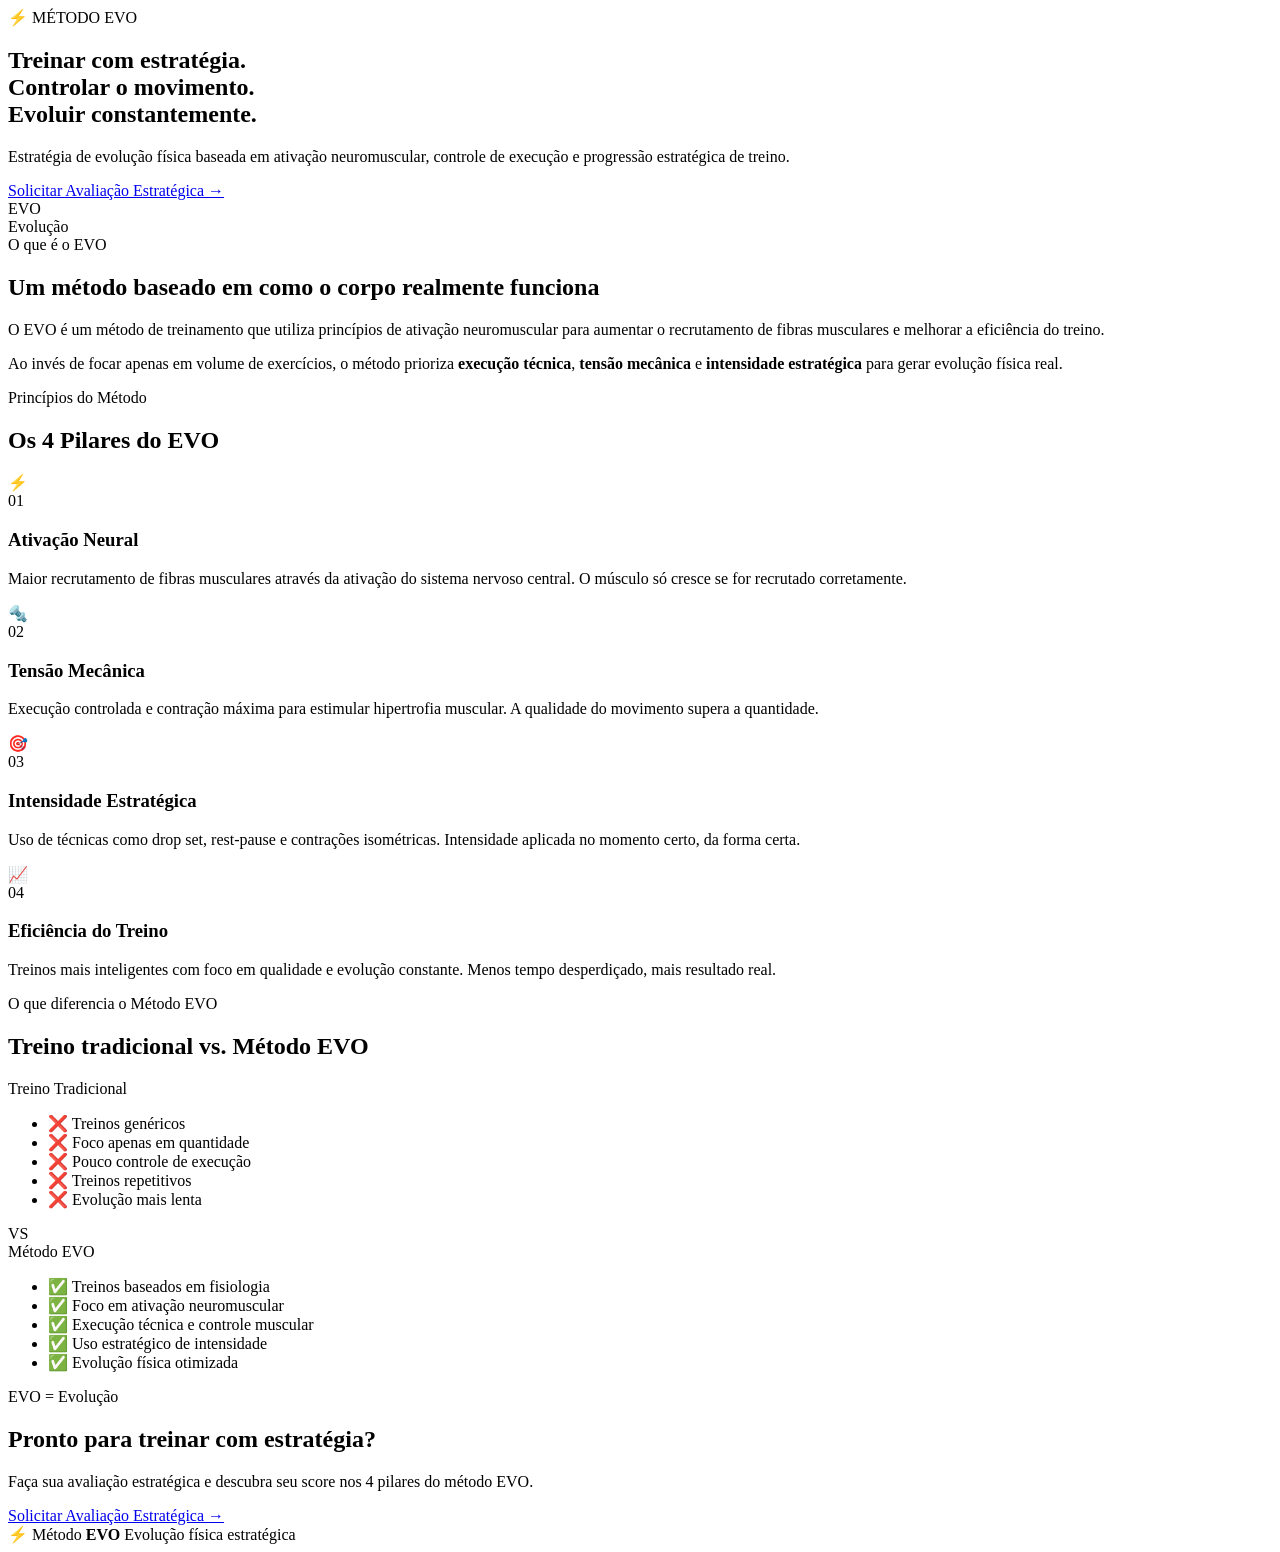
==== index.html @ 70f4477d "Rename Index.html to index.html" ====
<!DOCTYPE html>
<html lang="pt-BR">
<head>
  <meta charset="UTF-8" />
  <meta name="viewport" content="width=device-width, initial-scale=1.0" />
  <title>Método EVO — Evolução Física Estratégica</title>
  <link rel="stylesheet" href="css/landing.css" />
</head>
<body>

  <!-- HERO -->
  <section class="hero">
    <div class="hero-inner">
      <div class="hero-badge">⚡ MÉTODO EVO</div>
      <h1>Treinar com estratégia.<br>Controlar o movimento.<br><span>Evoluir constantemente.</span></h1>
      <p class="hero-sub">Estratégia de evolução física baseada em ativação neuromuscular, controle de execução e progressão estratégica de treino.</p>
      <a href="index.html" class="btn-hero">Solicitar Avaliação Estratégica →</a>
    </div>
    <div class="hero-visual">
      <div class="evo-sigla">EVO</div>
      <div class="evo-sub">Evolução</div>
    </div>
  </section>

  <!-- O QUE É O EVO -->
  <section class="secao" id="oque">
    <div class="container">
      <div class="secao-label">O que é o EVO</div>
      <h2>Um método baseado em como o corpo realmente funciona</h2>
      <p class="secao-texto">
        O EVO é um método de treinamento que utiliza princípios de ativação neuromuscular para aumentar o recrutamento de fibras musculares e melhorar a eficiência do treino.
      </p>
      <p class="secao-texto">
        Ao invés de focar apenas em volume de exercícios, o método prioriza <strong>execução técnica</strong>, <strong>tensão mecânica</strong> e <strong>intensidade estratégica</strong> para gerar evolução física real.
      </p>
    </div>
  </section>

  <!-- 4 PILARES -->
  <section class="secao secao-dark" id="pilares">
    <div class="container">
      <div class="secao-label">Princípios do Método</div>
      <h2>Os 4 Pilares do EVO</h2>
      <div class="pilares-grid">
        <div class="pilar" data-cor="#7c6af7">
          <div class="pilar-icone">⚡</div>
          <div class="pilar-num">01</div>
          <h3>Ativação Neural</h3>
          <p>Maior recrutamento de fibras musculares através da ativação do sistema nervoso central. O músculo só cresce se for recrutado corretamente.</p>
        </div>
        <div class="pilar" data-cor="#e74c3c">
          <div class="pilar-icone">🔩</div>
          <div class="pilar-num">02</div>
          <h3>Tensão Mecânica</h3>
          <p>Execução controlada e contração máxima para estimular hipertrofia muscular. A qualidade do movimento supera a quantidade.</p>
        </div>
        <div class="pilar" data-cor="#f39c12">
          <div class="pilar-icone">🎯</div>
          <div class="pilar-num">03</div>
          <h3>Intensidade Estratégica</h3>
          <p>Uso de técnicas como drop set, rest-pause e contrações isométricas. Intensidade aplicada no momento certo, da forma certa.</p>
        </div>
        <div class="pilar" data-cor="#27ae60">
          <div class="pilar-icone">📈</div>
          <div class="pilar-num">04</div>
          <h3>Eficiência do Treino</h3>
          <p>Treinos mais inteligentes com foco em qualidade e evolução constante. Menos tempo desperdiçado, mais resultado real.</p>
        </div>
      </div>
    </div>
  </section>

  <!-- COMPARATIVO -->
  <section class="secao" id="diferencial">
    <div class="container">
      <div class="secao-label">O que diferencia o Método EVO</div>
      <h2>Treino tradicional vs. Método EVO</h2>
      <div class="comparativo">
        <div class="comp-col comp-trad">
          <div class="comp-titulo">Treino Tradicional</div>
          <ul>
            <li>❌ Treinos genéricos</li>
            <li>❌ Foco apenas em quantidade</li>
            <li>❌ Pouco controle de execução</li>
            <li>❌ Treinos repetitivos</li>
            <li>❌ Evolução mais lenta</li>
          </ul>
        </div>
        <div class="comp-vs">VS</div>
        <div class="comp-col comp-evo">
          <div class="comp-titulo">Método EVO</div>
          <ul>
            <li>✅ Treinos baseados em fisiologia</li>
            <li>✅ Foco em ativação neuromuscular</li>
            <li>✅ Execução técnica e controle muscular</li>
            <li>✅ Uso estratégico de intensidade</li>
            <li>✅ Evolução física otimizada</li>
          </ul>
        </div>
      </div>
    </div>
  </section>

  <!-- CTA FINAL -->
  <section class="secao secao-cta">
    <div class="container container-center">
      <div class="cta-badge">EVO = Evolução</div>
      <h2>Pronto para treinar com estratégia?</h2>
      <p>Faça sua avaliação estratégica e descubra seu score nos 4 pilares do método EVO.</p>
      <a href="index.html" class="btn-hero">Solicitar Avaliação Estratégica →</a>
    </div>
  </section>

  <footer>
    <div class="container">
      <span class="logo-footer">⚡ Método <strong>EVO</strong></span>
      <span>Evolução física estratégica</span>
    </div>
  </footer>

</body>
</html>
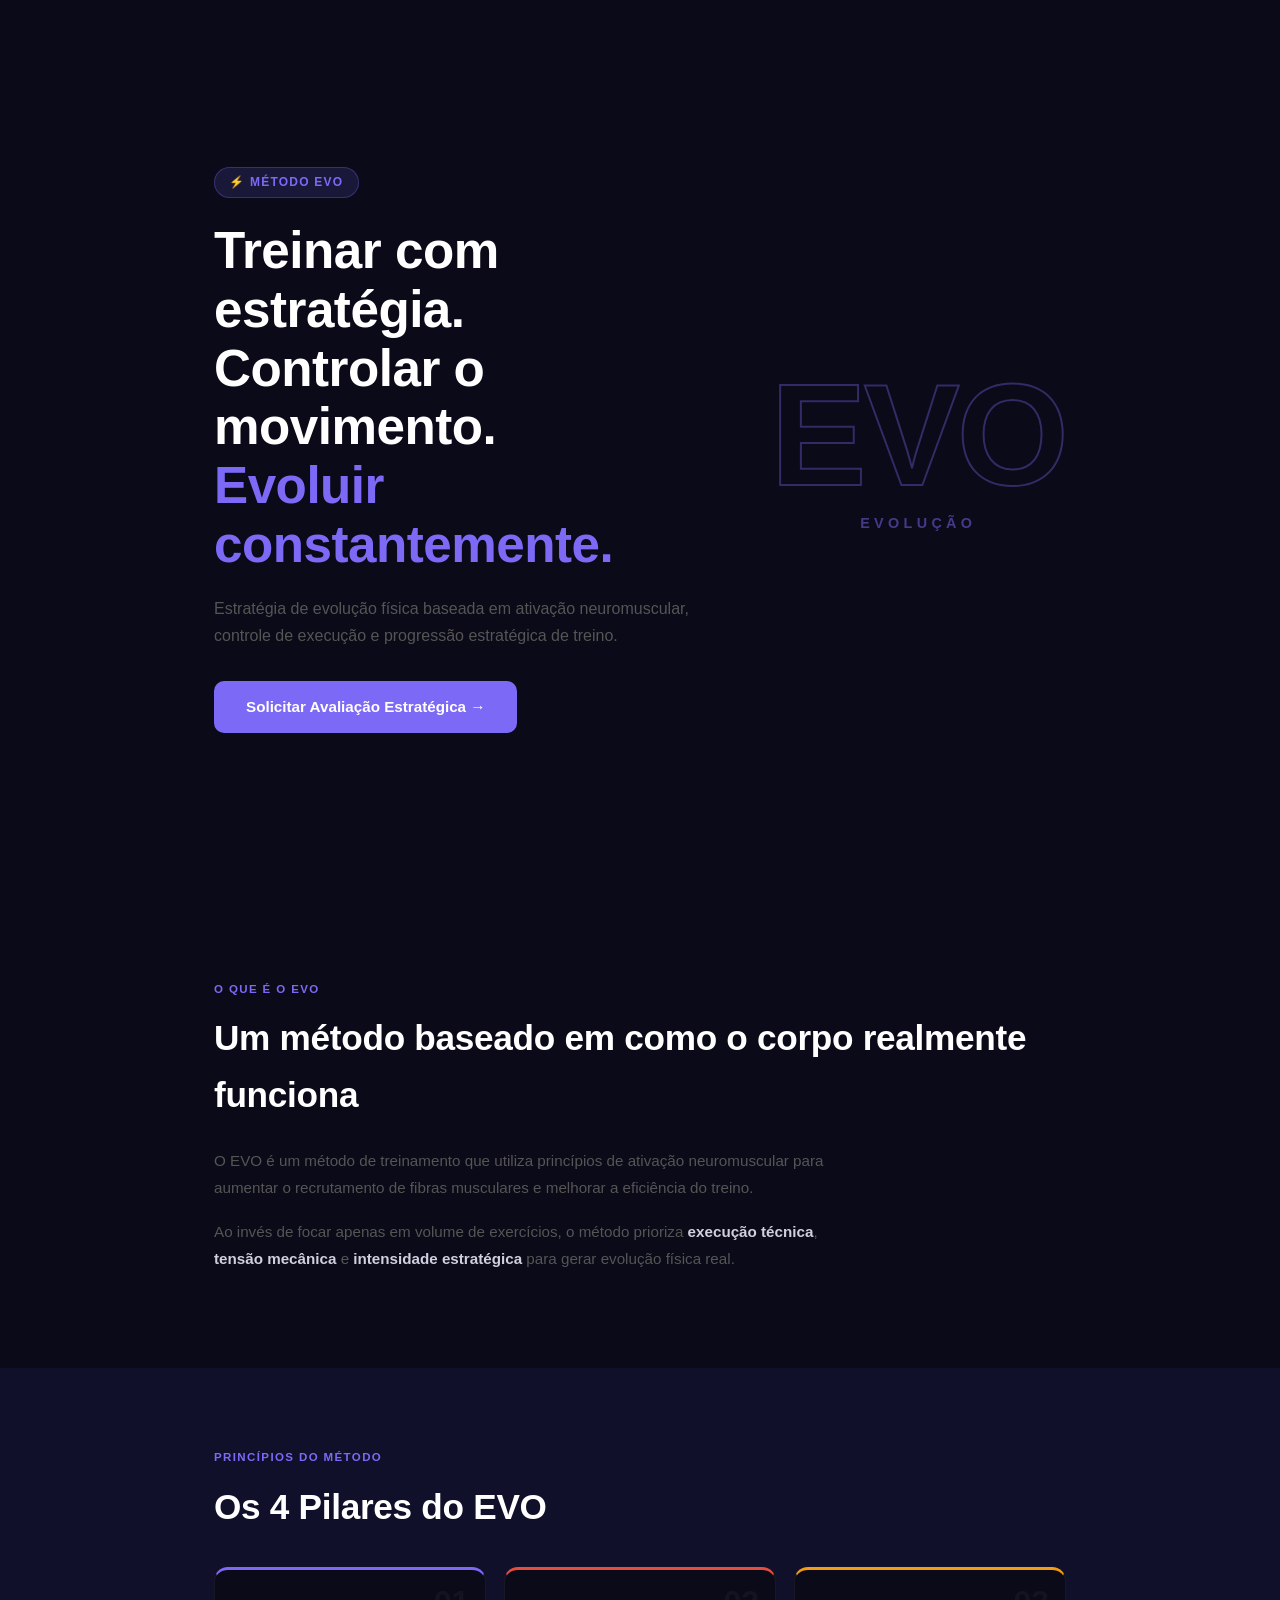
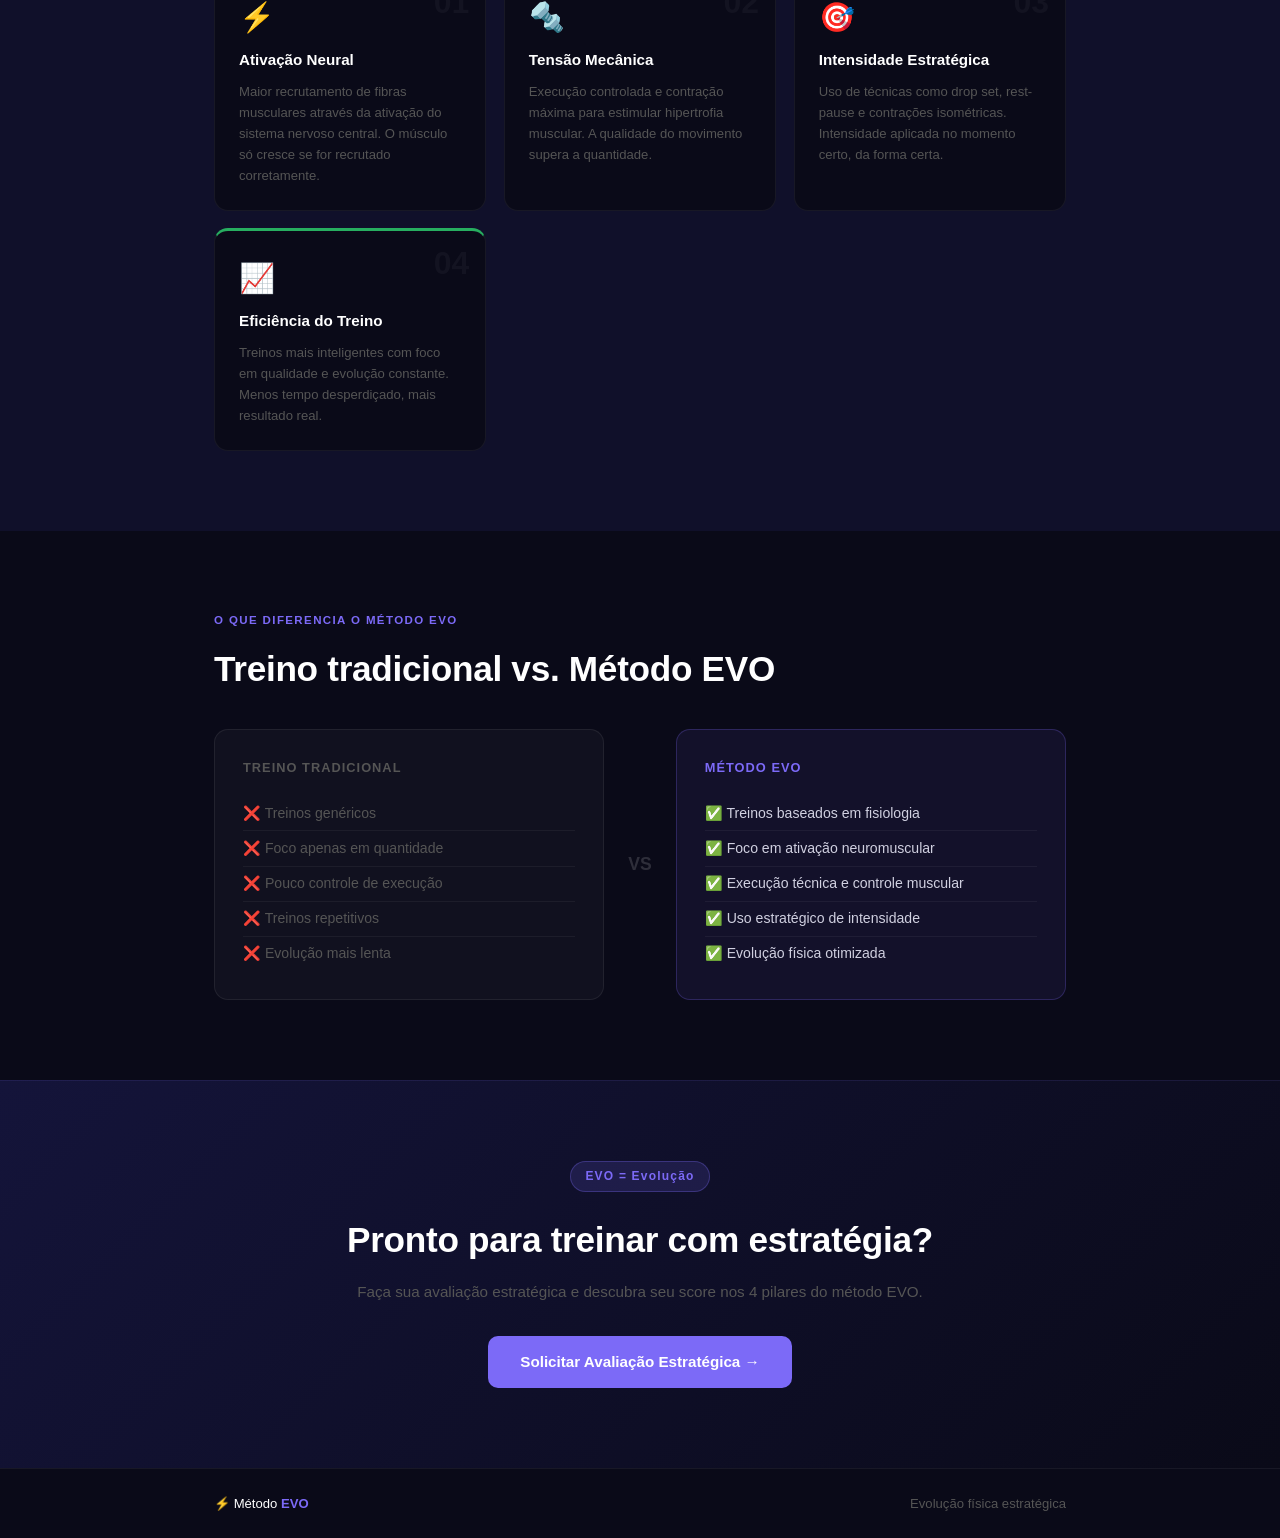
==== commit 5c675245: "Fix HTML encoding issues in index.html" ====
--- a/index.html
+++ b/index.html
@@ -4,7 +4,7 @@
   <meta charset="UTF-8" />
   <meta name="viewport" content="width=device-width, initial-scale=1.0" />
   <title>Método EVO — Evolução Física Estratégica</title>
-  <link rel="stylesheet" href="css/landing.css" />
+  <link rel="stylesheet" href="landing.css" />
 </head>
 <body>
 
--- a/landing.css
+++ b/landing.css
@@ -0,0 +1,271 @@
+*{box-sizing:border-box;margin:0;padding:0}
+
+:root{
+  --bg:#0a0a18;
+  --bg2:#10102a;
+  --bg3:#14143a;
+  --roxo:#7c6af7;
+  --vermelho:#e74c3c;
+  --amarelo:#f39c12;
+  --verde:#27ae60;
+  --texto:#d0d0e0;
+  --muted:#555;
+}
+
+body{font-family:'Segoe UI',sans-serif;background:var(--bg);color:var(--texto);line-height:1.6}
+
+.container{max-width:900px;margin:0 auto;padding:0 1.5rem}
+.container-center{text-align:center}
+
+/* ── HERO ── */
+.hero{
+  min-height:100vh;
+  display:flex;
+  align-items:center;
+  justify-content:space-between;
+  gap:3rem;
+  padding:4rem 1.5rem;
+  max-width:900px;
+  margin:0 auto;
+  flex-wrap:wrap;
+}
+
+.hero-inner{flex:1;min-width:280px}
+
+.hero-badge{
+  display:inline-block;
+  background:rgba(124,106,247,.15);
+  color:var(--roxo);
+  border:1px solid rgba(124,106,247,.3);
+  border-radius:20px;
+  padding:.3rem .9rem;
+  font-size:.75rem;
+  font-weight:700;
+  letter-spacing:.1em;
+  margin-bottom:1.5rem;
+}
+
+.hero h1{
+  font-size:clamp(2rem,5vw,3.2rem);
+  font-weight:800;
+  color:#fff;
+  line-height:1.15;
+  margin-bottom:1.25rem;
+  letter-spacing:-.5px;
+}
+.hero h1 span{color:var(--roxo)}
+
+.hero-sub{
+  font-size:1rem;
+  color:var(--muted);
+  max-width:480px;
+  margin-bottom:2rem;
+  line-height:1.7;
+}
+
+.btn-hero{
+  display:inline-block;
+  background:var(--roxo);
+  color:#fff;
+  padding:.85rem 2rem;
+  border-radius:10px;
+  font-weight:700;
+  font-size:.95rem;
+  text-decoration:none;
+  transition:background .2s,transform .15s;
+}
+.btn-hero:hover{background:#6355d4;transform:translateY(-2px)}
+
+/* VISUAL HERO */
+.hero-visual{
+  display:flex;
+  flex-direction:column;
+  align-items:center;
+  justify-content:center;
+  flex-shrink:0;
+}
+.evo-sigla{
+  font-size:clamp(5rem,12vw,9rem);
+  font-weight:900;
+  color:transparent;
+  -webkit-text-stroke:2px var(--roxo);
+  letter-spacing:-.02em;
+  line-height:1;
+  opacity:.35;
+}
+.evo-sub{
+  font-size:.9rem;
+  font-weight:700;
+  letter-spacing:.3em;
+  text-transform:uppercase;
+  color:var(--roxo);
+  opacity:.5;
+  margin-top:.25rem;
+}
+
+/* ── SEÇÕES ── */
+.secao{padding:5rem 0}
+.secao-dark{background:var(--bg2)}
+.secao-cta{
+  background:linear-gradient(135deg,var(--bg3),var(--bg));
+  border-top:1px solid rgba(124,106,247,.15);
+  padding:5rem 0;
+}
+
+.secao-label{
+  font-size:.72rem;
+  font-weight:700;
+  text-transform:uppercase;
+  letter-spacing:.12em;
+  color:var(--roxo);
+  margin-bottom:.75rem;
+}
+
+.secao h2{
+  font-size:clamp(1.5rem,3vw,2.2rem);
+  font-weight:800;
+  color:#fff;
+  margin-bottom:1.5rem;
+  letter-spacing:-.3px;
+}
+
+.secao-texto{
+  font-size:.95rem;
+  color:var(--muted);
+  max-width:640px;
+  margin-bottom:1rem;
+  line-height:1.8;
+}
+.secao-texto strong{color:var(--texto)}
+
+/* ── PILARES ── */
+.pilares-grid{
+  display:grid;
+  grid-template-columns:repeat(auto-fill,minmax(200px,1fr));
+  gap:1.1rem;
+  margin-top:2rem;
+}
+
+.pilar{
+  background:var(--bg);
+  border:1px solid rgba(255,255,255,.06);
+  border-radius:14px;
+  padding:1.5rem;
+  position:relative;
+  overflow:hidden;
+  transition:transform .2s,border-color .2s;
+}
+.pilar:hover{transform:translateY(-4px)}
+.pilar[data-cor="#7c6af7"]{border-top:3px solid #7c6af7}
+.pilar[data-cor="#e74c3c"]{border-top:3px solid #e74c3c}
+.pilar[data-cor="#f39c12"]{border-top:3px solid #f39c12}
+.pilar[data-cor="#27ae60"]{border-top:3px solid #27ae60}
+
+.pilar-icone{font-size:1.8rem;margin-bottom:.5rem}
+.pilar-num{
+  position:absolute;
+  top:1rem;right:1rem;
+  font-size:2rem;
+  font-weight:900;
+  color:rgba(255,255,255,.04);
+  line-height:1;
+}
+.pilar h3{font-size:.95rem;font-weight:700;color:#fff;margin-bottom:.5rem}
+.pilar p{font-size:.82rem;color:var(--muted);line-height:1.6}
+
+/* ── COMPARATIVO ── */
+.comparativo{
+  display:flex;
+  gap:1rem;
+  align-items:stretch;
+  margin-top:2rem;
+  flex-wrap:wrap;
+}
+
+.comp-col{
+  flex:1;
+  min-width:220px;
+  border-radius:14px;
+  padding:1.75rem;
+}
+.comp-trad{
+  background:rgba(255,255,255,.03);
+  border:1px solid rgba(255,255,255,.07);
+}
+.comp-evo{
+  background:rgba(124,106,247,.08);
+  border:1px solid rgba(124,106,247,.25);
+}
+
+.comp-titulo{
+  font-size:.8rem;
+  font-weight:700;
+  text-transform:uppercase;
+  letter-spacing:.08em;
+  margin-bottom:1.1rem;
+}
+.comp-trad .comp-titulo{color:var(--muted)}
+.comp-evo  .comp-titulo{color:var(--roxo)}
+
+.comp-col ul{list-style:none;padding:0}
+.comp-col li{
+  font-size:.88rem;
+  padding:.45rem 0;
+  border-bottom:1px solid rgba(255,255,255,.05);
+  line-height:1.4;
+}
+.comp-col li:last-child{border:none}
+.comp-trad li{color:var(--muted)}
+.comp-evo  li{color:var(--texto)}
+
+.comp-vs{
+  display:flex;
+  align-items:center;
+  justify-content:center;
+  font-size:1.1rem;
+  font-weight:900;
+  color:rgba(255,255,255,.15);
+  padding:0 .5rem;
+  flex-shrink:0;
+}
+
+/* ── CTA ── */
+.cta-badge{
+  display:inline-block;
+  background:rgba(124,106,247,.15);
+  color:var(--roxo);
+  border:1px solid rgba(124,106,247,.3);
+  border-radius:20px;
+  padding:.3rem .9rem;
+  font-size:.75rem;
+  font-weight:700;
+  letter-spacing:.1em;
+  margin-bottom:1.25rem;
+}
+.secao-cta h2{margin-bottom:.75rem}
+.secao-cta p{color:var(--muted);margin-bottom:2rem;font-size:.95rem}
+
+/* ── FOOTER ── */
+footer{
+  border-top:1px solid rgba(255,255,255,.06);
+  padding:1.5rem;
+}
+footer .container{
+  display:flex;
+  justify-content:space-between;
+  align-items:center;
+  flex-wrap:wrap;
+  gap:.5rem;
+  font-size:.82rem;
+  color:var(--muted);
+}
+.logo-footer{color:#fff}
+.logo-footer strong{color:var(--roxo)}
+
+/* ── RESPONSIVO ── */
+@media(max-width:640px){
+  .hero{flex-direction:column;min-height:auto;padding:3rem 1.5rem}
+  .hero-visual{display:none}
+  .comparativo{flex-direction:column}
+  .comp-vs{padding:.5rem 0}
+}
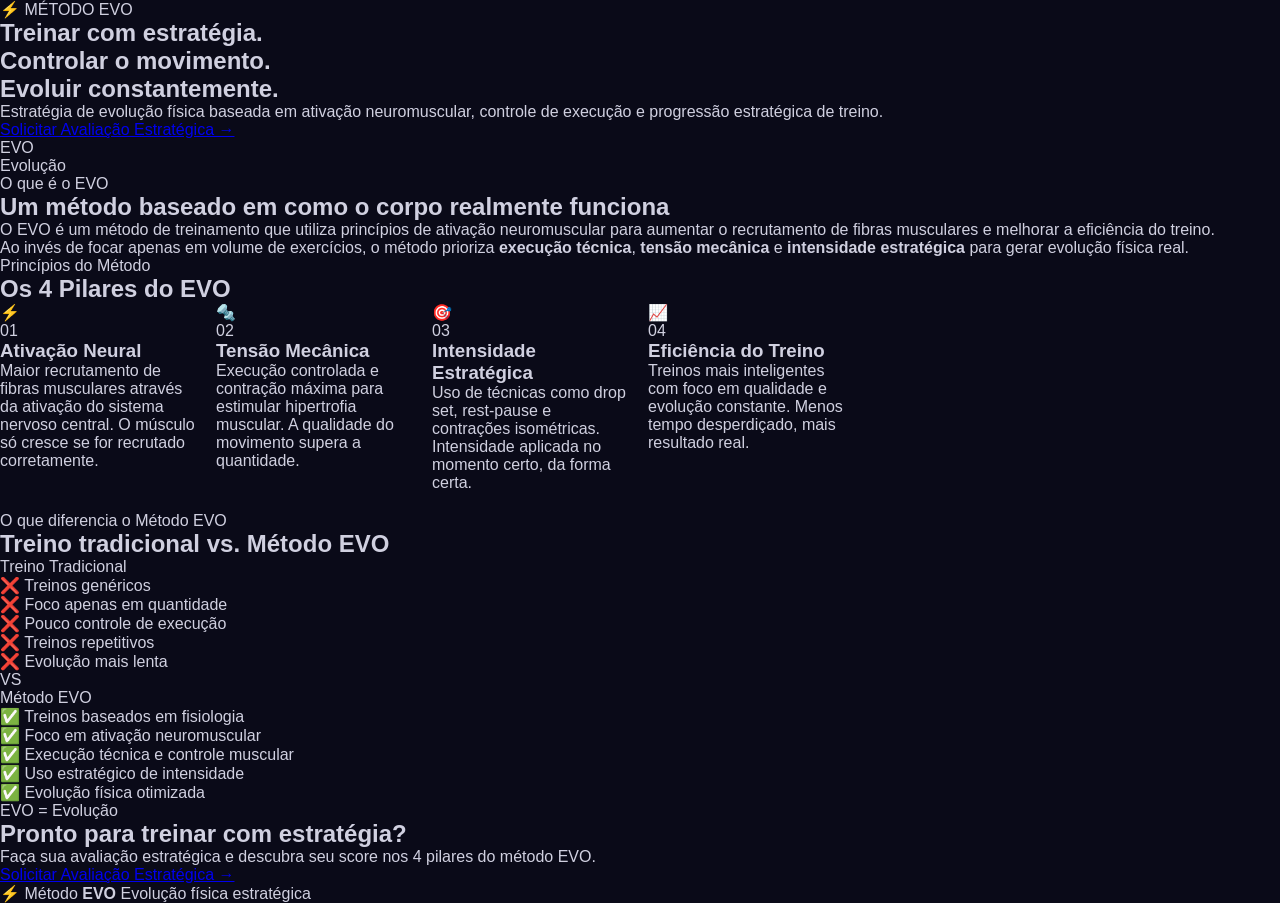
==== commit 5c80b42a: "Update index.html" ====
--- a/index.html
+++ b/index.html
@@ -4,7 +4,7 @@
   <meta charset="UTF-8" />
   <meta name="viewport" content="width=device-width, initial-scale=1.0" />
   <title>Método EVO — Evolução Física Estratégica</title>
-  <link rel="stylesheet" href="landing.css" />
+  <link rel="stylesheet" href="style.css" />
 </head>
 <body>
 
--- a/style.css
+++ b/style.css
@@ -0,0 +1,159 @@
+*{box-sizing:border-box;margin:0;padding:0}
+
+body{font-family:'Segoe UI',sans-serif;background:#0a0a18;color:#d0d0e0;min-height:100vh}
+
+/* HEADER */
+header{background:linear-gradient(135deg,#0a0a18,#14143a);border-bottom:1px solid rgba(124,106,247,.15);padding:2rem 1rem;text-align:center}
+.header-inner{max-width:860px;margin:0 auto}
+.logo{font-size:1.9rem;font-weight:800;color:#fff;letter-spacing:-.5px;text-decoration:none}
+.logo span{color:#7c6af7}
+header p{color:rgba(255,255,255,.45);font-size:.88rem;margin-top:.35rem}
+
+main{max-width:860px;margin:2rem auto;padding:0 1rem}
+
+/* STEPS */
+.steps{display:flex;align-items:center;margin-bottom:2rem}
+.step{display:flex;align-items:center;gap:.45rem;padding:.45rem 1rem;border-radius:20px;font-size:.8rem;font-weight:700;background:#13132e;color:#444;cursor:default;transition:all .2s;white-space:nowrap}
+.step span{width:20px;height:20px;border-radius:50%;background:rgba(255,255,255,.08);display:flex;align-items:center;justify-content:center;font-size:.7rem}
+.step.ativa{background:#7c6af7;color:#fff;cursor:pointer}
+.step.concluida{background:#27ae60;color:#fff;cursor:pointer}
+.step-line{flex:1;height:2px;background:#13132e;min-width:16px}
+.oculto{display:none!important}
+
+/* CARDS */
+.card{background:#10102a;border:1px solid rgba(124,106,247,.14);border-radius:14px;padding:1.5rem;margin-bottom:1.25rem}
+.card h2{font-size:1rem;font-weight:700;color:#fff;margin-bottom:.35rem}
+.desc{font-size:.82rem;color:#555;margin-bottom:1.1rem;line-height:1.5}
+
+/* PILAR HEADER */
+.pilar-header{border-left:3px solid var(--cor,#7c6af7)}
+.pilar-tag{font-size:.72rem;font-weight:700;text-transform:uppercase;letter-spacing:.08em;color:#7c6af7;margin-bottom:.5rem}
+.card[data-pilar="ativacao"]  .pilar-tag{color:#7c6af7}
+.card[data-pilar="tensao"]    .pilar-tag{color:#e74c3c}
+.card[data-pilar="intensidade"].pilar-tag{color:#f39c12}
+.card[data-pilar="eficiencia"] .pilar-tag{color:#27ae60}
+.card[data-pilar="ativacao"]  {border-left-color:#7c6af7}
+.card[data-pilar="tensao"]    {border-left-color:#e74c3c}
+.card[data-pilar="intensidade"]{border-left-color:#f39c12}
+.card[data-pilar="eficiencia"] {border-left-color:#27ae60}
+
+/* FORM */
+.grid{display:grid;grid-template-columns:repeat(auto-fill,minmax(185px,1fr));gap:.9rem;margin-top:.9rem}
+.campo-full{grid-column:1/-1}
+.campo label{display:block;font-size:.72rem;font-weight:700;text-transform:uppercase;letter-spacing:.05em;color:#555;margin-bottom:.3rem}
+.campo input,.campo select{width:100%;padding:.58rem .75rem;background:#0a0a18;border:1.5px solid #1e1e40;border-radius:8px;color:#d0d0e0;font-size:.88rem;font-family:inherit;transition:border-color .2s}
+.campo input:focus,.campo select:focus{outline:none;border-color:#7c6af7}
+.campo select option{background:#10102a}
+
+/* AÇÕES */
+.acoes{display:flex;gap:.7rem;margin:1.25rem 0;flex-wrap:wrap;align-items:center}
+.acoes-fim{justify-content:flex-end}
+button{cursor:pointer;border:none;border-radius:8px;font-weight:700;font-size:.88rem;padding:.65rem 1.4rem;transition:all .2s;font-family:inherit}
+.btn-primary{background:#7c6af7;color:#fff}
+.btn-primary:hover{background:#6355d4}
+.btn-sec{background:#13132e;color:#888;border:1px solid #1e1e40}
+.btn-sec:hover{background:#1e1e40}
+.btn-print{background:#8e44ad;color:#fff}
+.btn-print:hover{background:#6c3483}
+.btn-verde{background:#27ae60;color:#fff}
+.btn-verde:hover{background:#1e8449}
+
+/* RESULTADO */
+.res-header{background:linear-gradient(135deg,#14143a,#0a0a28);border:1px solid rgba(124,106,247,.25);border-radius:14px;padding:1.5rem;margin-bottom:1.25rem;display:flex;gap:1.25rem;align-items:flex-start;flex-wrap:wrap}
+.res-logo{font-size:1.25rem;font-weight:800;color:#fff;white-space:nowrap}
+.res-logo span{color:#7c6af7}
+.res-nome{font-size:1.35rem;font-weight:700;color:#fff;margin-bottom:.25rem}
+.res-meta{font-size:.82rem;color:#666;margin-bottom:.55rem}
+.res-tags{display:flex;gap:.4rem;flex-wrap:wrap}
+.tag{padding:.18rem .65rem;border-radius:20px;font-size:.72rem;font-weight:700}
+.tag-nivel{background:rgba(124,106,247,.18);color:#7c6af7}
+.tag-obj{background:rgba(39,174,96,.18);color:#27ae60}
+.tag-freq{background:rgba(52,152,219,.18);color:#3498db}
+
+/* SCORE GERAL */
+.score-geral{background:#10102a;border:1px solid rgba(124,106,247,.2);border-radius:12px;padding:1.1rem 1.4rem;margin-bottom:1.25rem;display:flex;align-items:center;gap:1.25rem;flex-wrap:wrap}
+.sg-esq{min-width:120px}
+.sg-label{font-size:.72rem;color:#555;text-transform:uppercase;letter-spacing:.07em;margin-bottom:.2rem}
+.sg-valor{font-size:1.25rem;font-weight:800}
+.sg-barra-wrap{flex:1;min-width:100px;background:#1a1a38;border-radius:4px;height:8px;overflow:hidden}
+.sg-barra-fill{height:100%;border-radius:4px;transition:width .8s ease}
+.sg-num{font-size:1.4rem;font-weight:800;white-space:nowrap}
+.sg-num span{font-size:.8rem;color:#444;font-weight:400}
+
+/* PILARES RESULTADO */
+.pilares-grid{display:grid;grid-template-columns:repeat(auto-fill,minmax(200px,1fr));gap:1rem;margin-bottom:1.25rem}
+.pilar-card{background:#10102a;border:1px solid rgba(255,255,255,.06);border-radius:12px;padding:1.1rem;border-top:3px solid var(--cor,#7c6af7)}
+.pc-top{display:flex;align-items:flex-start;gap:.6rem;margin-bottom:.55rem}
+.pc-icone{font-size:1.3rem;flex-shrink:0;margin-top:1px}
+.pc-info{flex:1}
+.pc-titulo{font-size:.85rem;font-weight:700;color:#fff;line-height:1.2}
+.pc-fonte{font-size:.7rem;color:#444;margin-top:.15rem}
+.pc-score{font-size:.75rem;font-weight:700;white-space:nowrap;margin-top:2px}
+.pc-barra{background:#1a1a38;border-radius:3px;height:4px;margin-bottom:.65rem;overflow:hidden}
+.pc-fill{height:100%;border-radius:3px;transition:width .6s ease}
+.pc-desc{font-size:.78rem;color:#555;line-height:1.5;margin-bottom:.55rem}
+.pc-rec{font-size:.76rem;color:#777;line-height:1.5;border-top:1px solid #1a1a38;padding-top:.5rem}
+
+/* SEÇÕES */
+.res-secao{background:#10102a;border:1px solid rgba(124,106,247,.1);border-radius:12px;padding:1.25rem;margin-bottom:1.1rem}
+.res-secao h3{font-size:.9rem;font-weight:700;color:#fff;margin-bottom:.9rem}
+
+/* TESTES */
+.testes-grid{display:grid;grid-template-columns:repeat(auto-fill,minmax(160px,1fr));gap:.8rem}
+.teste-item{background:#0a0a18;border-radius:8px;padding:.85rem}
+.ti-nome{font-size:.72rem;color:#555;text-transform:uppercase;letter-spacing:.05em;margin-bottom:.25rem}
+.ti-val{font-size:1rem;font-weight:700;color:#fff;margin-bottom:.45rem}
+.ti-val span{font-size:.72rem;color:#555;font-weight:400}
+.ti-barra{background:#1a1a38;border-radius:3px;height:5px;margin-bottom:.35rem;overflow:hidden}
+.ti-fill{height:100%;border-radius:3px}
+.ti-class{font-size:.75rem;font-weight:700}
+
+/* COMPOSIÇÃO */
+.comp-grid{display:grid;grid-template-columns:repeat(auto-fill,minmax(120px,1fr));gap:.7rem}
+.comp-item{background:#0a0a18;border-radius:8px;padding:.8rem;text-align:center}
+.ci-label{font-size:.68rem;color:#555;text-transform:uppercase;letter-spacing:.05em;margin-bottom:.25rem}
+.ci-val{font-size:1.05rem;font-weight:700;color:#fff}
+.ci-status{font-size:.72rem;font-weight:700;margin-top:.2rem}
+
+/* PROJEÇÃO */
+.proj-secao{border-color:rgba(124,106,247,.25)}
+.proj-aviso{font-size:.76rem;color:#444;font-style:italic;margin-bottom:.9rem}
+.proj-grid{display:grid;grid-template-columns:repeat(auto-fill,minmax(170px,1fr));gap:.8rem}
+.proj-card{background:#0a0a18;border-radius:8px;padding:.9rem}
+.pj-titulo{font-size:.8rem;font-weight:700;color:#fff;margin-bottom:.65rem}
+.pj-linha{display:flex;justify-content:space-between;align-items:center;padding:.28rem 0;border-bottom:1px solid #1a1a38;font-size:.82rem}
+.pj-linha:last-child{border:none}
+.pj-linha span:first-child{color:#444}
+.pj-linha span:last-child{font-weight:600;color:#888}
+.pj-dest span:last-child{font-weight:800!important}
+
+/* TÉCNICAS */
+.tec-grid{display:grid;grid-template-columns:repeat(auto-fill,minmax(195px,1fr));gap:.75rem}
+.tec-card{background:#0a0a18;border-left:3px solid #7c6af7;border-radius:0 8px 8px 0;padding:.85rem 1rem}
+.tec-pilar{font-size:.68rem;font-weight:700;text-transform:uppercase;letter-spacing:.06em;margin-bottom:.3rem}
+.tec-nome{font-size:.85rem;font-weight:700;color:#fff;margin-bottom:.3rem}
+.tec-desc{font-size:.77rem;color:#555;line-height:1.5}
+
+/* ATENÇÃO */
+.at-secao{border-color:rgba(243,156,18,.25);background:rgba(243,156,18,.04)}
+.at-lista{padding-left:1.2rem}
+.at-lista li{font-size:.82rem;color:#f39c12;margin-bottom:.35rem;line-height:1.5}
+
+/* RESPONSIVO */
+@media(max-width:580px){
+  .steps{gap:.2rem}
+  .step{padding:.4rem .65rem;font-size:.72rem}
+  .res-header{flex-direction:column}
+  .score-geral{flex-wrap:wrap}
+}
+
+/* IMPRESSÃO */
+@media print{
+  body{background:#fff;color:#111}
+  header,.steps,.acoes{display:none!important}
+  #etapa-1,#etapa-2{display:none!important}
+  #etapa-3{display:block!important}
+  .card,.res-secao,.res-header,.pilar-card,.teste-item,.comp-item,.proj-card,.tec-card{background:#fff!important;border-color:#ddd!important;break-inside:avoid}
+  .logo span,.res-logo span{color:#5b4fd4}
+  .sg-barra-wrap,.pc-barra,.ti-barra{background:#eee!important}
+}
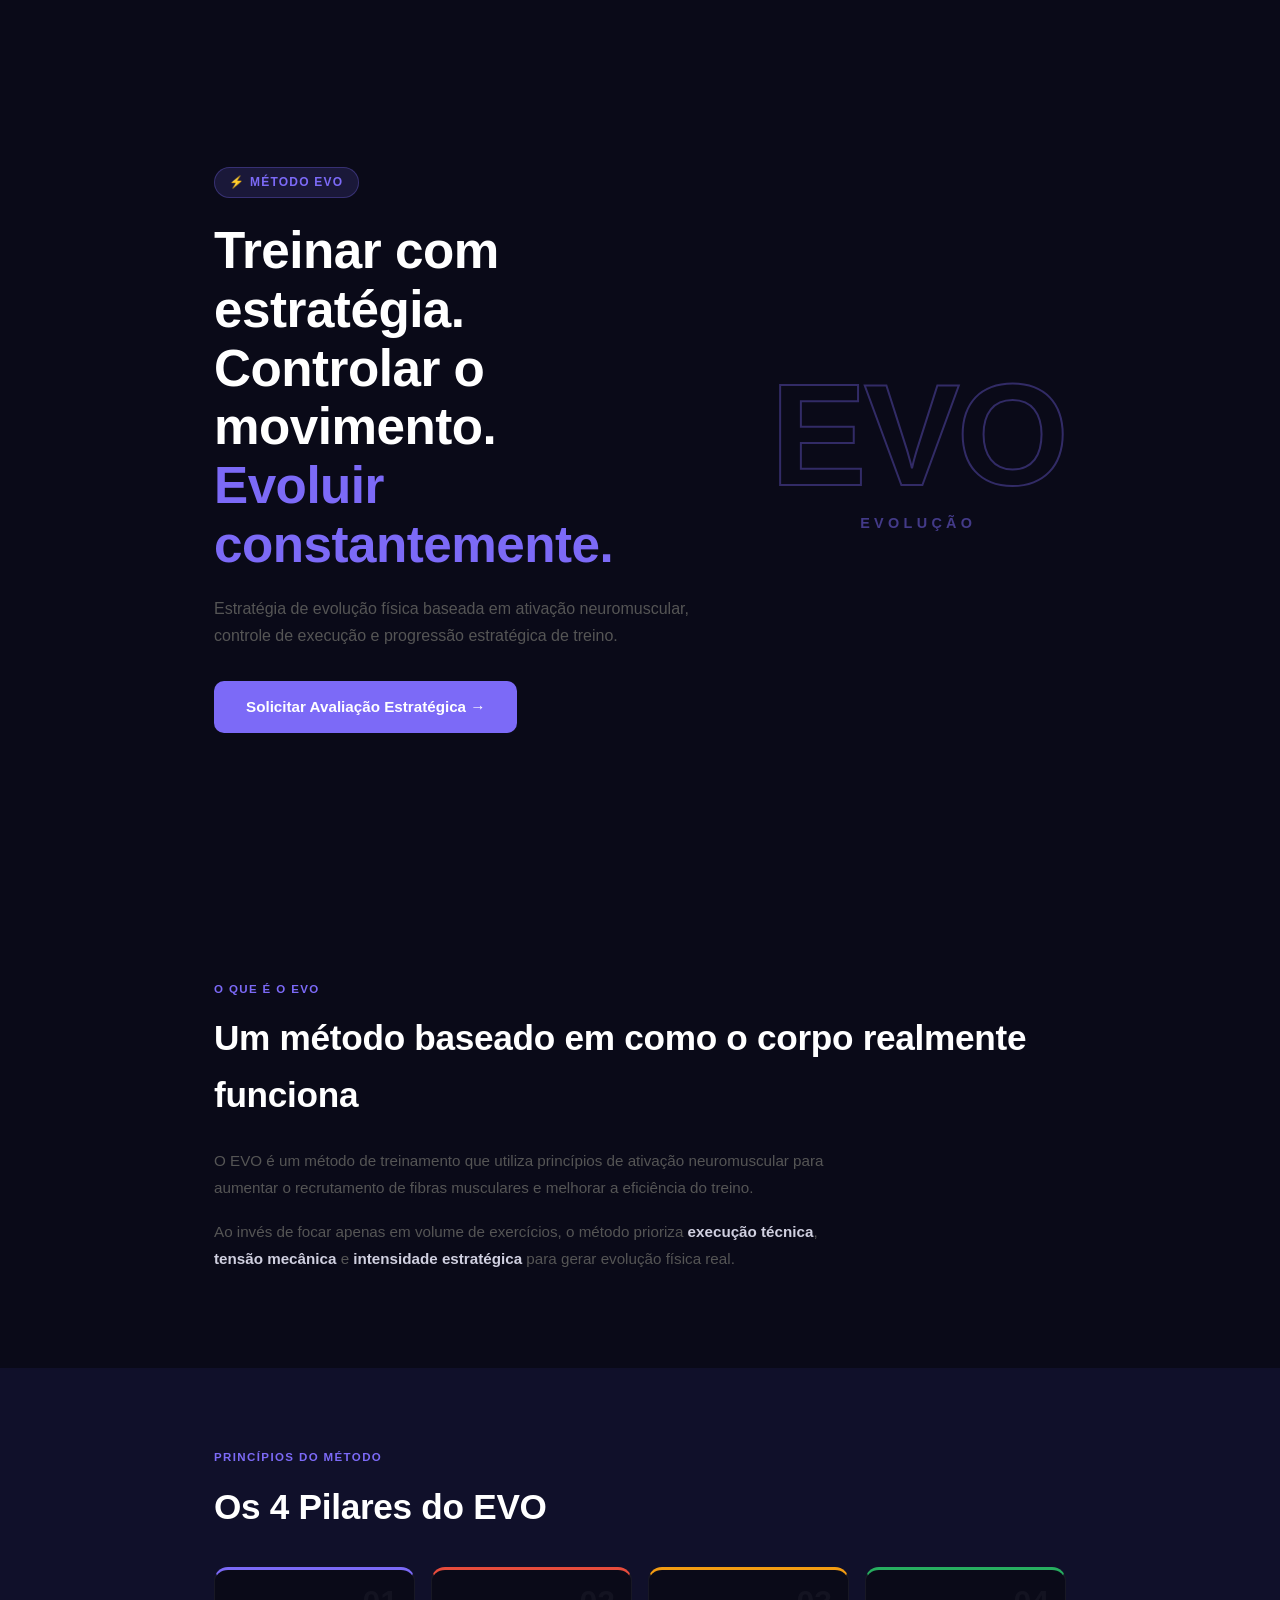
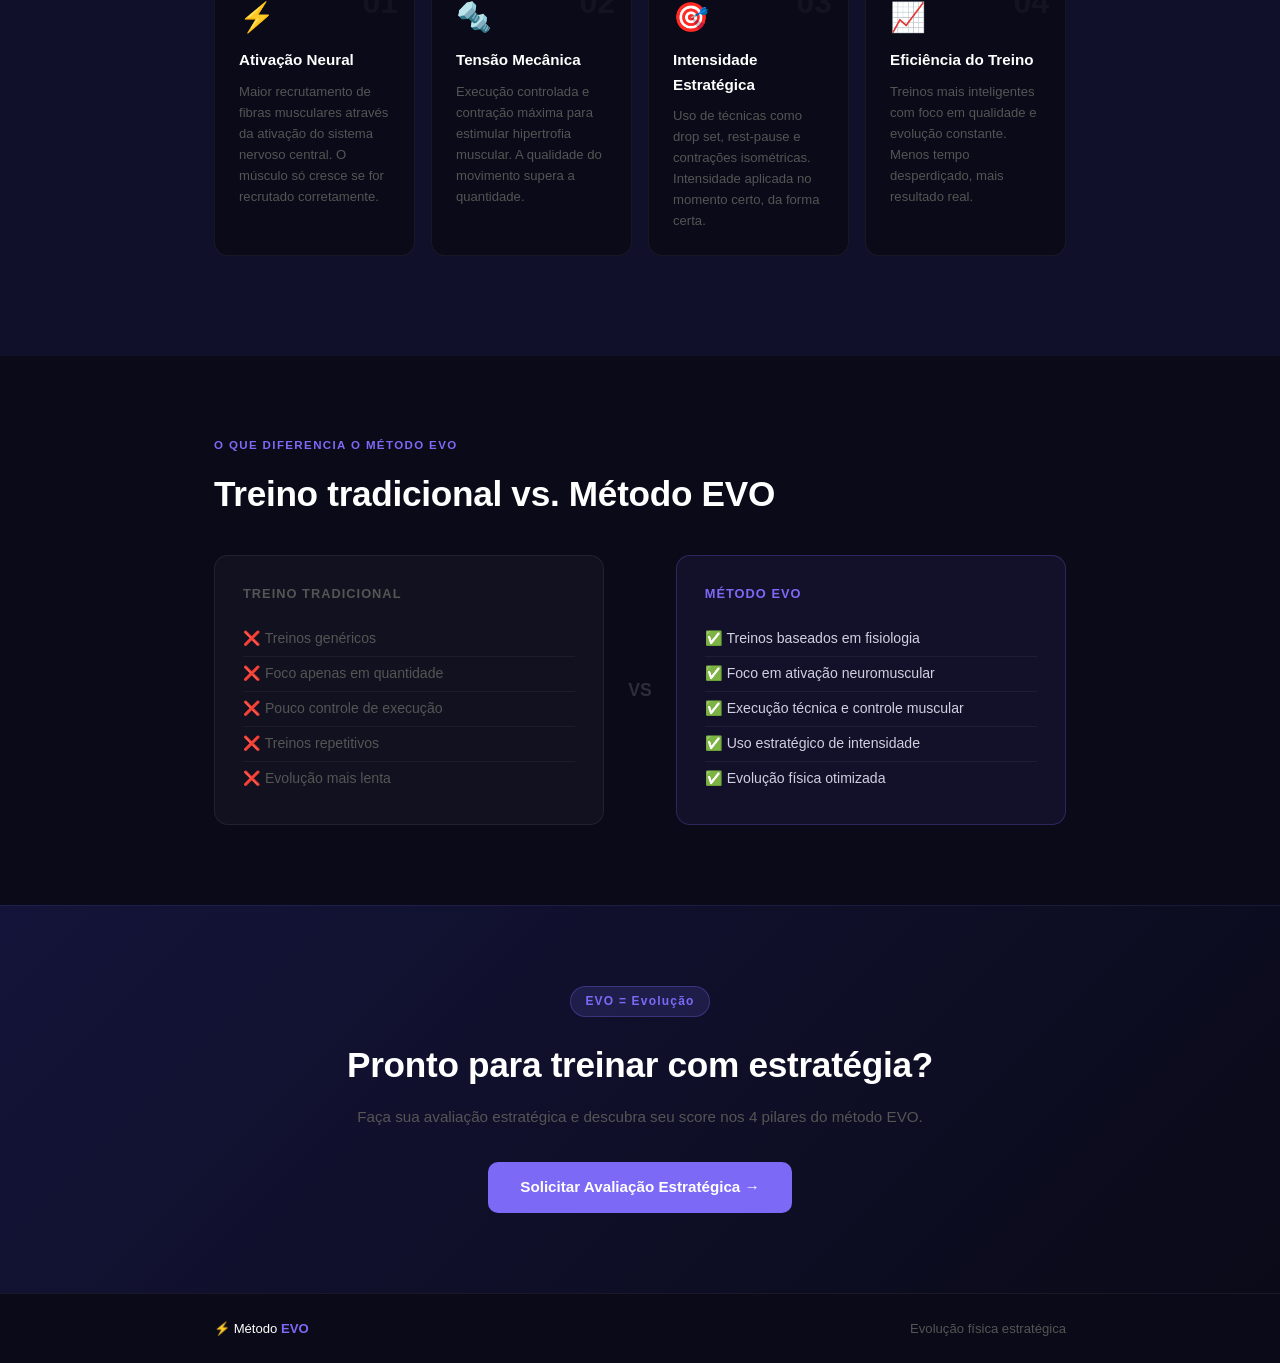
==== commit 6cd9b0da: "Update index.html" ====
--- a/index.html
+++ b/index.html
@@ -4,7 +4,9 @@
   <meta charset="UTF-8" />
   <meta name="viewport" content="width=device-width, initial-scale=1.0" />
   <title>Método EVO — Evolução Física Estratégica</title>
+  <link rel="stylesheet" href="landing.css" />
   <link rel="stylesheet" href="style.css" />
+  
 </head>
 <body>
 
--- a/landing.css
+++ b/landing.css
@@ -0,0 +1,271 @@
+*{box-sizing:border-box;margin:0;padding:0}
+
+:root{
+  --bg:#0a0a18;
+  --bg2:#10102a;
+  --bg3:#14143a;
+  --roxo:#7c6af7;
+  --vermelho:#e74c3c;
+  --amarelo:#f39c12;
+  --verde:#27ae60;
+  --texto:#d0d0e0;
+  --muted:#555;
+}
+
+body{font-family:'Segoe UI',sans-serif;background:var(--bg);color:var(--texto);line-height:1.6}
+
+.container{max-width:900px;margin:0 auto;padding:0 1.5rem}
+.container-center{text-align:center}
+
+/* ── HERO ── */
+.hero{
+  min-height:100vh;
+  display:flex;
+  align-items:center;
+  justify-content:space-between;
+  gap:3rem;
+  padding:4rem 1.5rem;
+  max-width:900px;
+  margin:0 auto;
+  flex-wrap:wrap;
+}
+
+.hero-inner{flex:1;min-width:280px}
+
+.hero-badge{
+  display:inline-block;
+  background:rgba(124,106,247,.15);
+  color:var(--roxo);
+  border:1px solid rgba(124,106,247,.3);
+  border-radius:20px;
+  padding:.3rem .9rem;
+  font-size:.75rem;
+  font-weight:700;
+  letter-spacing:.1em;
+  margin-bottom:1.5rem;
+}
+
+.hero h1{
+  font-size:clamp(2rem,5vw,3.2rem);
+  font-weight:800;
+  color:#fff;
+  line-height:1.15;
+  margin-bottom:1.25rem;
+  letter-spacing:-.5px;
+}
+.hero h1 span{color:var(--roxo)}
+
+.hero-sub{
+  font-size:1rem;
+  color:var(--muted);
+  max-width:480px;
+  margin-bottom:2rem;
+  line-height:1.7;
+}
+
+.btn-hero{
+  display:inline-block;
+  background:var(--roxo);
+  color:#fff;
+  padding:.85rem 2rem;
+  border-radius:10px;
+  font-weight:700;
+  font-size:.95rem;
+  text-decoration:none;
+  transition:background .2s,transform .15s;
+}
+.btn-hero:hover{background:#6355d4;transform:translateY(-2px)}
+
+/* VISUAL HERO */
+.hero-visual{
+  display:flex;
+  flex-direction:column;
+  align-items:center;
+  justify-content:center;
+  flex-shrink:0;
+}
+.evo-sigla{
+  font-size:clamp(5rem,12vw,9rem);
+  font-weight:900;
+  color:transparent;
+  -webkit-text-stroke:2px var(--roxo);
+  letter-spacing:-.02em;
+  line-height:1;
+  opacity:.35;
+}
+.evo-sub{
+  font-size:.9rem;
+  font-weight:700;
+  letter-spacing:.3em;
+  text-transform:uppercase;
+  color:var(--roxo);
+  opacity:.5;
+  margin-top:.25rem;
+}
+
+/* ── SEÇÕES ── */
+.secao{padding:5rem 0}
+.secao-dark{background:var(--bg2)}
+.secao-cta{
+  background:linear-gradient(135deg,var(--bg3),var(--bg));
+  border-top:1px solid rgba(124,106,247,.15);
+  padding:5rem 0;
+}
+
+.secao-label{
+  font-size:.72rem;
+  font-weight:700;
+  text-transform:uppercase;
+  letter-spacing:.12em;
+  color:var(--roxo);
+  margin-bottom:.75rem;
+}
+
+.secao h2{
+  font-size:clamp(1.5rem,3vw,2.2rem);
+  font-weight:800;
+  color:#fff;
+  margin-bottom:1.5rem;
+  letter-spacing:-.3px;
+}
+
+.secao-texto{
+  font-size:.95rem;
+  color:var(--muted);
+  max-width:640px;
+  margin-bottom:1rem;
+  line-height:1.8;
+}
+.secao-texto strong{color:var(--texto)}
+
+/* ── PILARES ── */
+.pilares-grid{
+  display:grid;
+  grid-template-columns:repeat(auto-fill,minmax(200px,1fr));
+  gap:1.1rem;
+  margin-top:2rem;
+}
+
+.pilar{
+  background:var(--bg);
+  border:1px solid rgba(255,255,255,.06);
+  border-radius:14px;
+  padding:1.5rem;
+  position:relative;
+  overflow:hidden;
+  transition:transform .2s,border-color .2s;
+}
+.pilar:hover{transform:translateY(-4px)}
+.pilar[data-cor="#7c6af7"]{border-top:3px solid #7c6af7}
+.pilar[data-cor="#e74c3c"]{border-top:3px solid #e74c3c}
+.pilar[data-cor="#f39c12"]{border-top:3px solid #f39c12}
+.pilar[data-cor="#27ae60"]{border-top:3px solid #27ae60}
+
+.pilar-icone{font-size:1.8rem;margin-bottom:.5rem}
+.pilar-num{
+  position:absolute;
+  top:1rem;right:1rem;
+  font-size:2rem;
+  font-weight:900;
+  color:rgba(255,255,255,.04);
+  line-height:1;
+}
+.pilar h3{font-size:.95rem;font-weight:700;color:#fff;margin-bottom:.5rem}
+.pilar p{font-size:.82rem;color:var(--muted);line-height:1.6}
+
+/* ── COMPARATIVO ── */
+.comparativo{
+  display:flex;
+  gap:1rem;
+  align-items:stretch;
+  margin-top:2rem;
+  flex-wrap:wrap;
+}
+
+.comp-col{
+  flex:1;
+  min-width:220px;
+  border-radius:14px;
+  padding:1.75rem;
+}
+.comp-trad{
+  background:rgba(255,255,255,.03);
+  border:1px solid rgba(255,255,255,.07);
+}
+.comp-evo{
+  background:rgba(124,106,247,.08);
+  border:1px solid rgba(124,106,247,.25);
+}
+
+.comp-titulo{
+  font-size:.8rem;
+  font-weight:700;
+  text-transform:uppercase;
+  letter-spacing:.08em;
+  margin-bottom:1.1rem;
+}
+.comp-trad .comp-titulo{color:var(--muted)}
+.comp-evo  .comp-titulo{color:var(--roxo)}
+
+.comp-col ul{list-style:none;padding:0}
+.comp-col li{
+  font-size:.88rem;
+  padding:.45rem 0;
+  border-bottom:1px solid rgba(255,255,255,.05);
+  line-height:1.4;
+}
+.comp-col li:last-child{border:none}
+.comp-trad li{color:var(--muted)}
+.comp-evo  li{color:var(--texto)}
+
+.comp-vs{
+  display:flex;
+  align-items:center;
+  justify-content:center;
+  font-size:1.1rem;
+  font-weight:900;
+  color:rgba(255,255,255,.15);
+  padding:0 .5rem;
+  flex-shrink:0;
+}
+
+/* ── CTA ── */
+.cta-badge{
+  display:inline-block;
+  background:rgba(124,106,247,.15);
+  color:var(--roxo);
+  border:1px solid rgba(124,106,247,.3);
+  border-radius:20px;
+  padding:.3rem .9rem;
+  font-size:.75rem;
+  font-weight:700;
+  letter-spacing:.1em;
+  margin-bottom:1.25rem;
+}
+.secao-cta h2{margin-bottom:.75rem}
+.secao-cta p{color:var(--muted);margin-bottom:2rem;font-size:.95rem}
+
+/* ── FOOTER ── */
+footer{
+  border-top:1px solid rgba(255,255,255,.06);
+  padding:1.5rem;
+}
+footer .container{
+  display:flex;
+  justify-content:space-between;
+  align-items:center;
+  flex-wrap:wrap;
+  gap:.5rem;
+  font-size:.82rem;
+  color:var(--muted);
+}
+.logo-footer{color:#fff}
+.logo-footer strong{color:var(--roxo)}
+
+/* ── RESPONSIVO ── */
+@media(max-width:640px){
+  .hero{flex-direction:column;min-height:auto;padding:3rem 1.5rem}
+  .hero-visual{display:none}
+  .comparativo{flex-direction:column}
+  .comp-vs{padding:.5rem 0}
+}
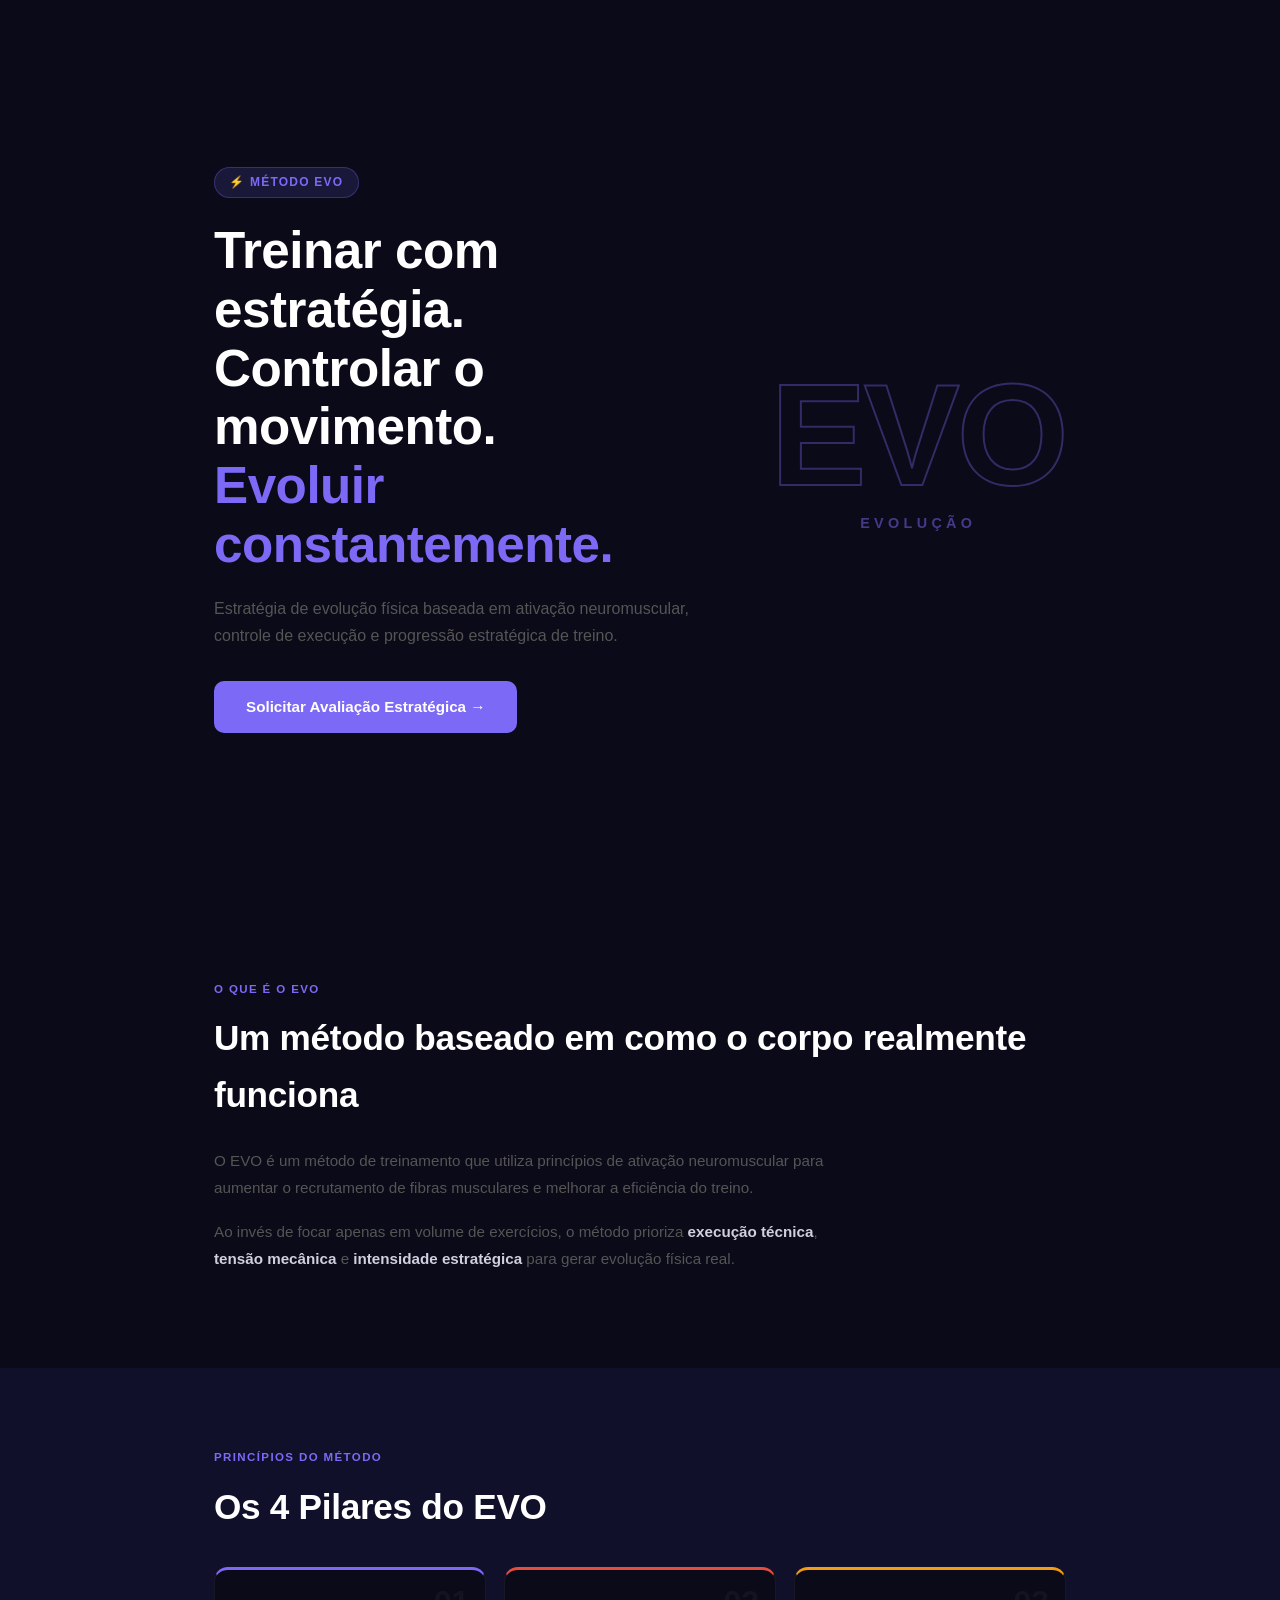
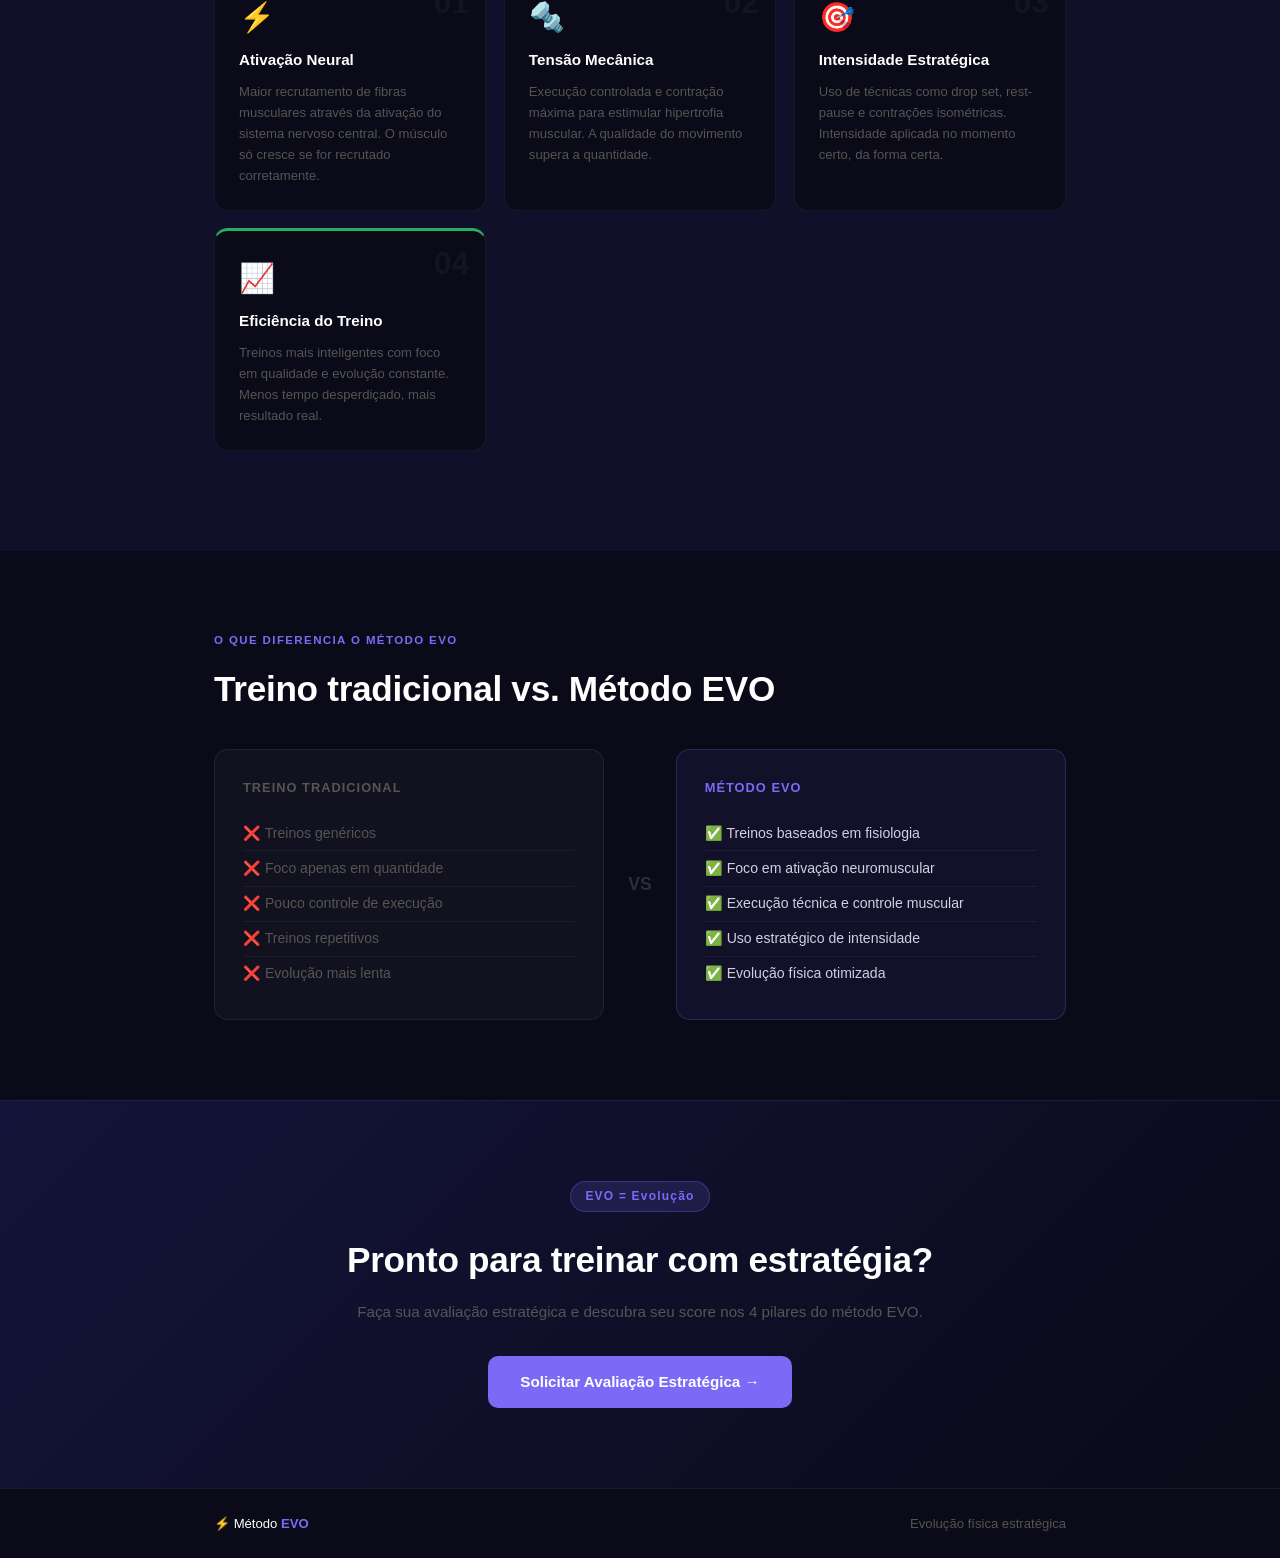
==== commit b946afd3: "Fix HTML structure and formatting issues" ====
--- a/index.html
+++ b/index.html
@@ -1,12 +1,14 @@
-<!DOCTYPE html>
-<html lang="pt-BR">
 <head>
   <meta charset="UTF-8" />
   <meta name="viewport" content="width=device-width, initial-scale=1.0" />
   <title>Método EVO — Evolução Física Estratégica</title>
-  <link rel="stylesheet" href="landing.css" />
-  <link rel="stylesheet" href="style.css" />
-  
+
+  <!-- CSS PRINCIPAL -->
+  <link rel="stylesheet" href="./style.css">
+
+  <!-- CSS DA LANDING -->
+  <link rel="stylesheet" href="./landing.css">
+
 </head>
 <body>
 
